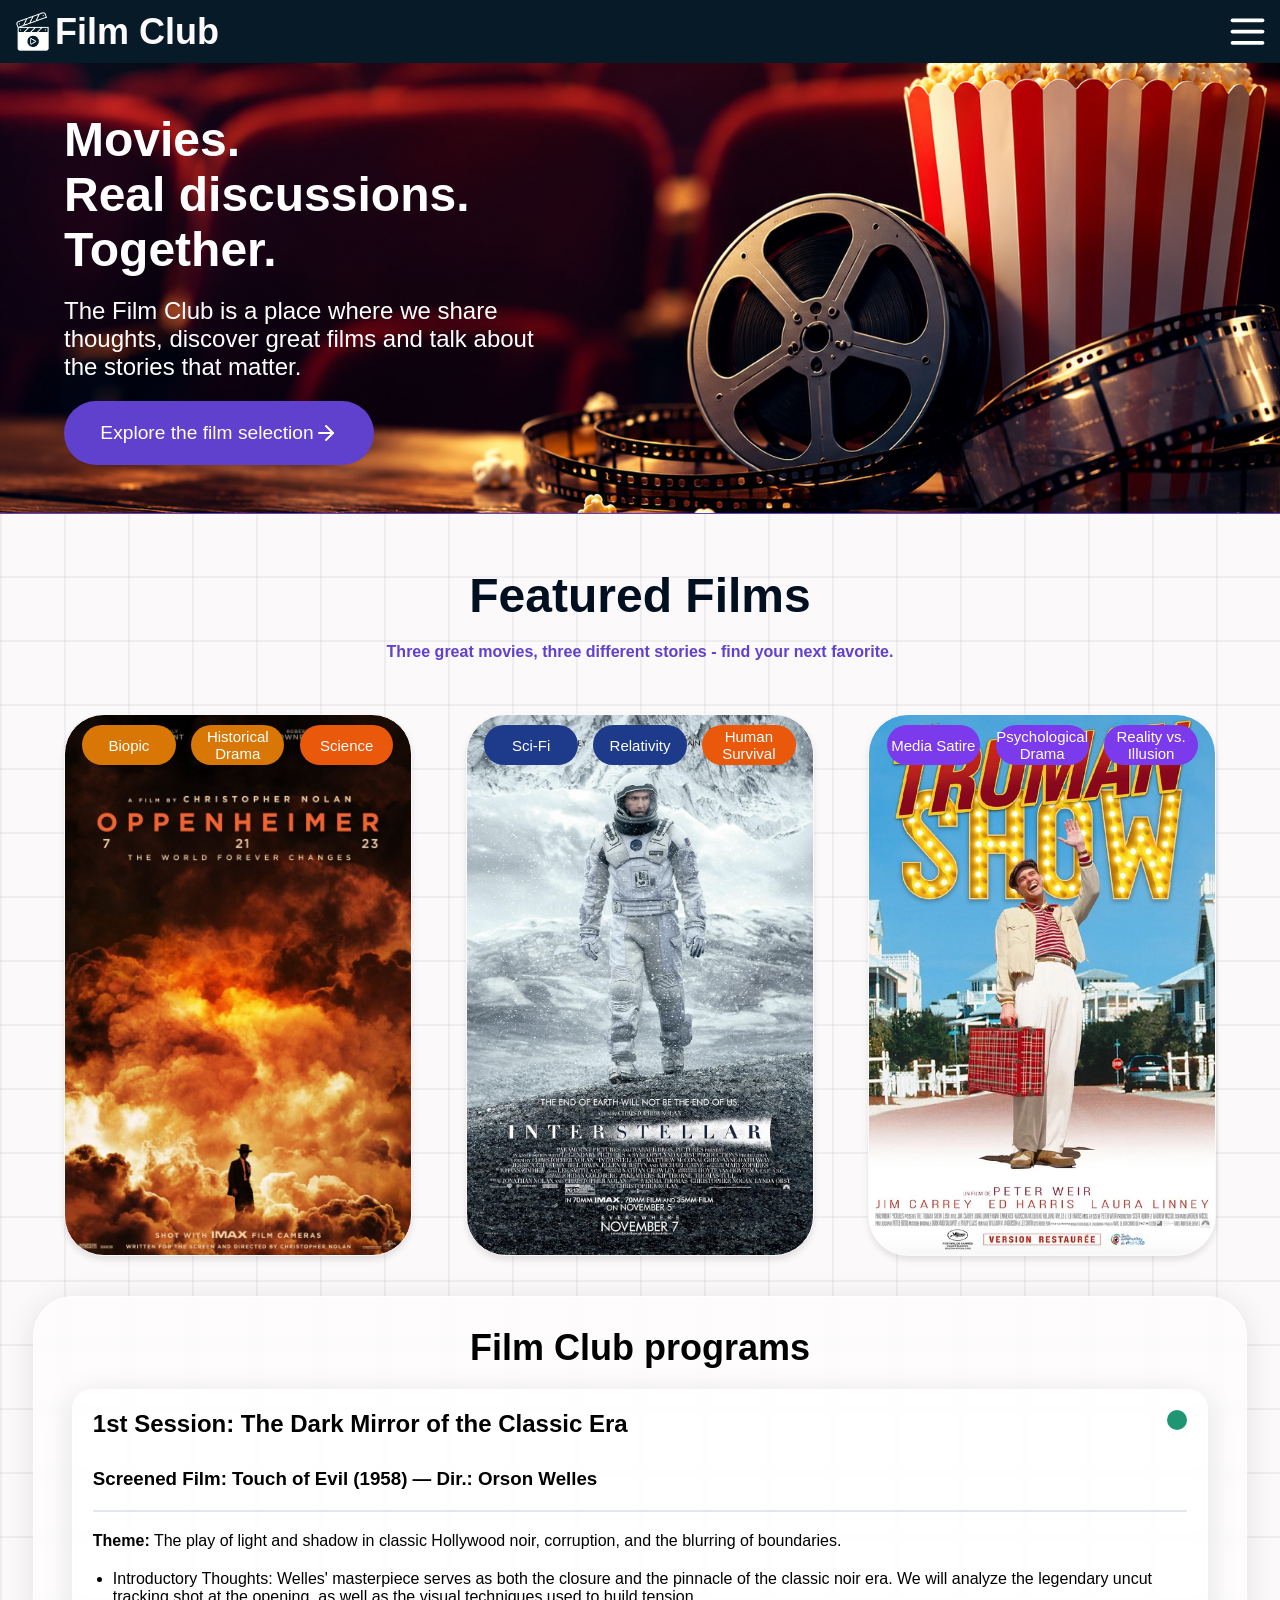
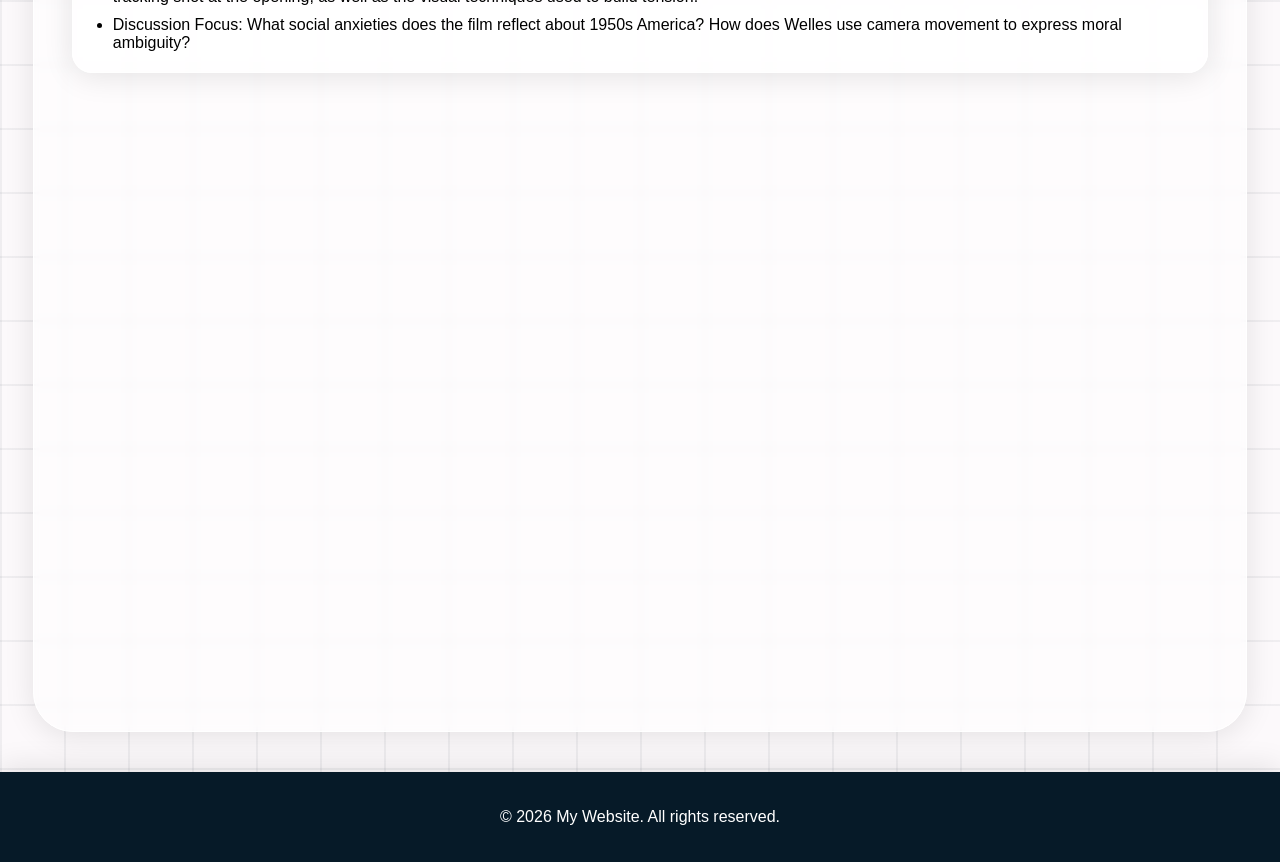
==== index.html @ 0aeb8390 "finsihed testing accessibility, and responsivity on mobiles. Only the workshop left to conquer." ====
<!DOCTYPE html>
<html lang="en">

<head>
    <meta charset="UTF-8">
    <meta name="viewport" content="width=device-width, initial-scale=1.0">
    <link rel="stylesheet" href="src/style.css">
    <link rel="icon" href="src/images/index.png">
    <title>Film Club</title>
</head>

<body>
    <nav id="navbar">
        <div class="nav-title">
            <img src="src/images/logo.png" alt="Logo" class="logo">
            <h1><a href="index.html">Film Club</a></h1>
        </div>
        <div class="menu-container">
            <button id="menu-button">
                <svg width="24" height="24" viewBox="0 0 24 24" fill="none" stroke="currentColor" stroke-width="2"
                    stroke-linecap="round" stroke-linejoin="round">
                    <line x1="4" y1="6" x2="20" y2="6" />
                    <line x1="4" y1="12" x2="20" y2="12" />
                    <line x1="4" y1="18" x2="20" y2="18" />
                </svg>
            </button>
            <ul id="nav-links">
                <li class="current-tab"><a href="index.html">Home</a></li>
                <li><a href="src/comparison.html">Comparison</a></li>
                <li><a href="src/workshop.html">Workshop</a></li>
                <li><a href="src/sources.html">Sources</a></li>
            </ul>
        </div>
    </nav>
    <header>
        <div class="header-content">
            <h2>
                <span>Movies.</span><br>
                <span>Real discussions.</span><br>
                <span>Together.</span><br>
            </h2>
            <p>
                The Film Club is a place where we share <br>
                thoughts, discover great films and talk about<br>
                the stories that matter.
            </p>
            <a href="src/comparison.html" class="cta-button">
                Explore the film selection
                <svg width="24" height="24" viewBox="0 0 24 24" fill="none" stroke="currentColor" stroke-width="2"
                    stroke-linecap="round" stroke-linejoin="round">
                    <line x1="5" y1="12" x2="19" y2="12" />
                    <polyline points="12 5 19 12 12 19" />
                </svg>
            </a>
        </div>
    </header>
    <main>
        <div class="title-wrapper">
            <h1 class="title">Featured Films</h1>
            <p>Three great movies, three different stories
                - find your next favorite.</p>
        </div>
        <div class="cards">
            <article class="card">
                <div class="tags">
                    <span class="tag-Biopic">Biopic</span>
                    <span class="tag-Historical-Drama">Historical Drama</span>
                    <span class="tag-Science">Science</span>
                </div>
                <div class="info">
                    <h2>Oppenheimer</h2>
                    <span>(2023)</span>
                    <p>A tense and visually striking historical drama with a serious,
                        atmospheric tone. It combines powerful performances,
                        complex themes, and Christopher Nolan's distinctive
                        nonlinear storytelling.</p>
                </div>
            </article>
            <article class="card">
                <div class="tags">
                    <span class="tag-Sci-Fi">Sci-Fi</span>
                    <span class="tag-Relativity">Relativity</span>
                    <span class="tag-Human-Survival">Human Survival</span>
                </div>
                <div class="info">
                    <h2>Interstellar</h2>
                    <span>(2014)</span>
                    <p>An emotional and visually spectacular sci-fi film that combines large-scale space exploration
                        with deeply personal themes. Its ambitious visuals, memorable soundtrack, and thought-provoking
                        ideas make it especially engaging.</p>
                </div>
            </article>
            <article class="card">
                <div class="tags">
                    <span class="tag-Media-Satire">Media Satire</span>
                    <span class="tag-Psychological-Drama">Psychological Drama</span>
                    <span class="tag-Reality-v-Illusion">Reality vs. Illusion</span>
                </div>
                <div class="info">
                    <h2>The Truman Show</h2>
                    <span>(1998)</span>
                    <p>A clever and thought-provoking film that balances comedy with darker philosophical themes. Its
                        unique concept, memorable performances, and commentary on media and privacy make it highly
                        discussable.</p>
                </div>
            </article>
        </div>
        <section class="content-wrapper">
            <h2 class="content-title">Film Club programs</h2>
            <article class="program-card">
                <div class="head">
                    <h2>1st Session: The Dark Mirror of the Classic Era</h2>
                    <span></span>
                </div>
                <h3>Screened Film: Touch of Evil (1958) — Dir.: Orson Welles</h3>
                <span class="divider-line"></span>
                <p class="theme"><b>Theme:</b> The play of light and shadow in classic Hollywood noir, corruption, and the blurring of boundaries.</p>
                <ul>
                    <li><p>Introductory Thoughts: Welles' masterpiece serves as both the closure and the pinnacle of the classic noir era. We will analyze the legendary uncut tracking shot at the opening, as well as the visual techniques used to build tension.</p></li>
                    <li><p>Discussion Focus: What social anxieties does the film reflect about 1950s America? How does Welles use camera movement to express moral ambiguity?</p></li>
                </ul>
            </article>
            <article class="program-card">
                <div class="head">
                    <h2>2nd Session: Neon, Solitude, and Modernism</h2>
                    <span></span>
                </div>
                <h3>Screened Film: Chungking Express (1994) — Dir.: Wong Kar-wai</h3>
                <span class="divider-line"></span>
                <p class="theme"><b>Theme:</b> The birth of neo-noir in a Far Eastern metropolis; urban alienation and passing time.</p>
                <ul>
                    <li><p>Introductory Thoughts: Wong Kar-wai translates the classic lone detective motif to the neon-lit streets of Hong Kong. The film blends traditional noir melancholy with a modern visual style and popular music.</p></li>
                    <li><p>Discussion Focus: How does saturated neon light replace traditional noir darkness? Why do everyday objects (expired canned food, flight attendant uniforms) become symbols of seeking connection?</p></li>
                </ul>
            </article>
            <article class="program-card">
                <div class="head">
                    <h2>3rd Session: Subverting the Genre's Tropes</h2>
                    <span></span>
                </div>
                <h3>Screened Film: Memento (2000) — Dir.: Christopher Nolan</h3>
                <span class="divider-line"></span>
                <p class="theme"><b>Theme:</b> Neo-noir and the deconstruction of narrative structure.</p>
                <ul>
                    <li><p>Introductory Thoughts: Nolan revives noir's classic narration-driven storytelling, but makes the bold choice to tell the story in reverse chronological order, unseating the viewer from their usual comfort zone.</p></li>
                    <li><p>Discussion Focus: How reliable is the memory of a noir protagonist? How does the film's structure force the viewer themselves to become the detective?</p></li>
                </ul>
            </article>
        </section>
    </main>

    <footer>
        <p>&copy; 2026 My Website. All rights reserved.</p>
    </footer>
</body>

<script src="src/script.js"></script>

</html>
---- src/style.css ----
* {
    margin: 0;
    padding: 0;
    font-family: 'Gill Sans', 'Gill Sans MT', Calibri, 'Trebuchet MS', sans-serif;
}

:root {
    --navy: rgb(6, 26, 40);
    --light-navy: rgb(9, 38, 59);
    --light-navy-hover: rgb(13, 51, 78);
    --navy-dark: rgb(0, 16, 32);
    --purple: rgb(32, 16, 64);
    --navy-transparent: rgba(6, 26, 40, 0.05);

    --white: rgb(255, 255, 255);
    --off-white: rgb(252, 249, 251);
    --light-gray: rgb(227, 231, 237);

    --purple-accent: rgb(95, 65, 205);
    --purple-accent-hover: rgb(77, 53, 167);
    --blue: rgb(35, 125, 210);
    --orange: rgb(243, 107, 69);
    --green: rgb(30, 150, 115);

    --text: rgb(25, 32, 45);
    --text-light: rgb(255, 255, 255);

    --shadow: rgba(0, 0, 0, 0.1);
    --glass-bg: rgba(255, 255, 255, 0.5);
    --more-glass-bg: rgba(255, 255, 255, 0.01);
}

html,
body {
    height: 100%;
    width: 100%;
    background-color: var(--off-white);
    background-image:
        linear-gradient(to right, var(--navy-transparent) 2px, transparent 1px),
        linear-gradient(to bottom, var(--navy-transparent) 2px, transparent 1px);
    background-size: 64px 64px, 64px 64px;
}

nav,
header,
main,
footer {
    width: 100%;
}

.current-tab {
    background-color: var(--purple-accent);
}

nav {
    background-color: var(--navy);
    height: 7vh;
    display: flex;
    position: fixed;
    flex-direction: row;
    align-items: flex-start;
    transition: height 0.3s ease-in-out;
    z-index: 1000;
}

.nav-title {
    color: var(--white);
    font-size: 1.5em;
    display: flex;
    align-items: center;
    justify-content: center;
    height: 100%;
}

.nav-title h1 {
    font-family: 'Gill Sans', 'Gill Sans MT', Calibri, 'Trebuchet MS', sans-serif;
    font-weight: 700;
}

.nav-title h1 a {
    text-decoration: none;
    color: var(--off-white);
}

.logo {
    height: 5vh;
    width: auto;
    flex-shrink: 0;
    color: var(--white);
    margin-left: 10px;
    margin-bottom: 0;
}

.menu-container {
    display: flex;
    justify-content: left;
    flex-direction: column;
    align-items: flex-start;
    margin-left: auto;
    position: absolute;
    right: 0;
}

nav #menu-button {
    height: 5vh;
    width: 5vh;
    flex-shrink: 0;
    color: var(--white);
    margin-left: auto;
    margin-bottom: 1vh;
    margin-top: 1vh;
    margin-right: 10px;
    background: none;
    border: none;
}

:focus-visible {
    outline: 5px var(--orange) dashed;
}

nav #menu-button svg {
   width: 100%;
   height: 100%;
}

nav svg:hover {
    cursor: pointer;
}

nav svg line {
    transition: transform 0.3s ease, opacity 0.3s ease;
}

nav svg line:nth-child(1) {
    transform-origin: center;
}

nav svg line:nth-child(3) {
    transform-origin: center;
}

nav .open line:nth-child(1) {
    transform: rotate(45deg) translateY(25%);
}

nav .open line:nth-child(2) {
    opacity: 0;
}

nav .open line:nth-child(3) {
    transform: rotate(-45deg) translateY(-25%);
}

nav ul {
    display: flex;
    position: relative;
    flex-direction: column;
    align-items: center;
    list-style-type: none;
    width: 25vw;
    transition: transform 0.3s ease-in-out;
    border-radius: 0 0 0 8px;
    transform: translateX(100%);
    padding: 25px;
    padding-top: 15px;
    background-color: var(--navy);
}

.active {
    transform: translateX(0);
}

nav ul li {
    display: flex;
    align-items: center;
    width: 100%;
    text-align: center;
    padding: 20px;
    background-color: var(--light-navy);
    border-radius: 5px;
    padding: 5px 0;
    transition: all 0.3s ease-in-out;
}

nav ul li:hover {
    background-color: var(--light-navy-hover);
    transform: scale(0.98);
    cursor: pointer;
}

nav ul li:nth-child(1) {
    animation-delay: 0.1s;
}

nav ul li:nth-child(2) {
    animation-delay: 0.2s;
}

nav ul li:nth-child(3) {
    animation-delay: 0.3s;
}

nav ul li:nth-child(4) {
    animation-delay: 0.4s;
}

.active li {
    margin: 5px 0;
    animation: fadeInRight 0.5s ease-in-out backwards;
}

@keyframes fadeInRight {
    from {
        opacity: 0;
        transform: translateX(50px);
    }

    to {
        opacity: 1;
        transform: translateX(0);
    }
}

nav ul li a {
    color: var(--white);
    text-decoration: none;
    font-size: 1.2em;
    width: 100%;
    padding: 10px 0;
}

nav ul li:nth-child(2) {
    margin-top: 5px;
    margin-bottom: 5px;
}

header {
    padding-top: 7vh;
    background-color: var(--navy);
    height: 50%;
    background-image: url('images/header.png');
    background-position: center;
    background-size: cover;
    border-bottom: 1px solid var(--purple-accent);
}

.header-content {
    display: flex;
    flex-direction: column;
    justify-content: center;
    align-items: left;
    height: 100%;
    width: 100%;
}

.header-content h2 {
    color: var(--white);
    font-size: 3em;
    margin-left: 5%;
    margin-bottom: 20px;
    transition: all 0.3s ease-in-out;
}

.header-content h2 span {
    position: relative;
    display: inline-block;
    transition: color 0.3s ease-in-out;
    background: linear-gradient(
            90deg,
            var(--purple-accent) 0%,
            var(--purple-accent) 40%,
            var(--purple-accent) 49%,
            var(--white) 50%,
            var(--white) 100%);
    background-size: 220% auto;
    background-position: 100% 0;
    -webkit-background-clip: text;
    background-clip: text;
    color: transparent;
    transition: background-position 0.5s ease-in-out
}

.header-content h2 span::after {
    content: '';
    position: absolute;
    left: 0;
    bottom: -2px;
    width: 100%;
    height: 3px;
    background-color: var(--purple-accent);
    transform: scaleX(0);
    transform-origin: bottom right;
    transition: transform 0.3s ease-in-out;
}

.header-content h2:hover span::after {
    transform: scaleX(1);
    transform-origin: bottom left;
}

.header-content h2:hover span {
    animation: textWave 0.3s linear;
    background-position: 0% 0;
}

.header-content h2:hover span:nth-of-type(1)::after {
    transition-delay: 0s;
}

.header-content h2:hover span:nth-of-type(2)::after {
    transition-delay: 0.25s;
}

.header-content h2:hover span:nth-of-type(3)::after {
    transition-delay: 0.5s;
}

.header-content h2:hover span:nth-of-type(1) {
    transition-delay: 0s;
}

.header-content h2:hover span:nth-of-type(2) {
    transition-delay: 0.25s;
}

.header-content h2:hover span:nth-of-type(3) {
    transition-delay: 0.5s;
}

.header-content p {
    color: var(--white);
    font-size: 1.5em;
    margin-left: 5%;
    margin-right: 5%;
    margin-bottom: 20px;
}

.header-content a {
    display: flex;
    align-items: center;
    justify-content: center;
    color: var(--white);
    text-decoration: none;
    font-size: 1.2em;
    margin-left: 5%;
    margin-right: 5%;
    background-color: var(--purple-accent);
    width: 250px;
    text-align: center;
    padding: 20px 30px;
    border-radius: 80px;
    transition: all 0.3s ease-in-out;
}

.header-content a:hover {
    background-color: var(--purple-accent-hover);
    scale: 0.98;
}


.header-content a svg {
    transition: all 0.3s ease-in-out;
}

.header-content a:hover svg {
    margin-left: 20px;
}

main {
    height: auto;
    width: 100%;
    max-width: 1500px;
    margin-left: auto;
    margin-right: auto;
    display: flex;
    justify-content: center;
    align-items: center;
    flex-direction: column;
    min-height: 90vh;
}

.title-wrapper {
    display: flex;
    justify-content: center;
    align-items: center;
    flex-direction: column;
    height: 200px;
    width: 100%;
}

.title {
    font-size: 2em;
    color: var(--navy-dark);
    margin-bottom: 20px;
    font-weight: bold;
    font-size: 3em;
}

.title-wrapper p {
    color: var(--purple-accent);
    font-weight: 600;
    text-align: center;
}

.cards {
    display: flex;
    justify-content: space-between;
    align-items: center;
    flex-wrap: wrap;
    width: 90%;
    min-width: 390px;
    margin-bottom: 40px;
}

.card {
    background-color: var(--off-white);
    width: 30%;
    height: 60vh;
    display: flex;
    justify-content: center;
    align-items: center;
    flex-direction: column;
    color: var(--white);
    font-size: 1.5em;
    border-radius: 40px;
    border: 1px solid var(--off-white);
    box-shadow: 0px 4px 6px var(--shadow);
    transition: all 0.3s ease-in-out;
    overflow: hidden;
    text-align: center;
    background-size: cover;
    background-position: center;
    opacity: 0;
}

.is-visible {
    animation: fadeIn 0.5s ease-in-out backwards;
    opacity: 1;
}

.card:nth-child(1) {
    animation-delay: 0.1s;
    background-image: url('images/card1.jpg');
}

.card:nth-child(2) {
    animation-delay: 0.3s;
    background-image: url('images/card2.jpg');
}

.card:nth-child(3) {
    animation-delay: 0.5s;
    background-image: url('images/card3.webp');
}

.card:hover {
    cursor: pointer;
    transform: scale(1.03);
    box-shadow: 0px 8px 12px var(--shadow);
    border: 1px solid var(--off-white);
}

.card .tags {
    width: 90%;
    height: 40px;
    display: flex;
    align-items: center;
    justify-content: space-between;
    flex-direction: row;
    margin-top: 10px;
}

.tags span {
    width: 30%;
    height: 100%;
    font-size: 15px;
    border-radius: 20px;
    display: flex;
    align-items: center;
    justify-content: center;
}

.tag-Biopic, .tag-Historical-Drama {
    background-color: #D97706;
}

.tag-Science, .tag-Human-Survival {
    background-color: #EA580C;
}

.tag-Sci-Fi, .tag-Relativity {
    background-color: #1E3A8A;
}

.tag-Media-Satire, .tag-Psychological-Drama, .tag-Reality-v-Illusion {
    background-color: #7C3AED;
}

.card .info {
    background-color: var(--white);
    margin-top: auto;
    height: 45%;
    width: 100%;
    transition: transform 0.5s ease-in-out;
    transform: translateY(101%);
    border: 1px solid var(--off-white);
    backdrop-filter: blur(5px);
    background: var(--glass-bg);
    box-shadow: 0 4px 30px var(--shadow);
}

.card:hover .info {
    transform: translateY(1%);
}

.card .info h2 {
    color: var(--navy);
    font-size: 1.5em;
    margin-top: 20px;
}

.card .info span {
    color: var(--purple-accent);
    font-size: 0.75em;
    margin-top: 10px;
}

.card .info p {
    color: var(--navy-dark);
    font-size: 0.9em;
    padding: 20px;
    border-top: 2px solid var(--white);
    margin-right: 5px;
    margin-left: 5px;
    margin-top: 15px;
}

@keyframes fadeIn {
    from {
        opacity: 0;
        transform: translateY(20px);
    }

    to {
        opacity: 1;
        transform: translateY(0);
    }
}

.content-wrapper {
    display: flex;
    justify-content: center;
    align-items: center;
    flex-direction: column;
    margin-bottom: 40px;
    width: 90%;
    height: auto;
    border: 1px solid var(--white);
    backdrop-filter: blur(5px);
    background: var(--glass-bg);
    box-shadow: 0 4px 30px var(--shadow);
    border-radius: 40px;
    transition: all 0.3s ease-in-out;
    padding: 30px;
}

.content-wrapper article:hover {
    transform: translateY(-10px);
    box-shadow: 0px 8px 12px var(--shadow);
}

.content-wrapper h2 {
    margin-bottom: 20px;
    font-size: 24px;
}

.content-wrapper .content-title {
    font-size: 36px;
}

.content-wrapper article {
    width: 95%;
    padding: 20px;
    border: 1px solid var(--white);
    backdrop-filter: blur(5px);
    background: var(--glass-bg);
    box-shadow: 0 4px 30px var(--shadow);
    border-radius: 20px;
    margin-bottom: 20px;
    display: flex;
    align-items: flex-start;
    justify-content: center;
    flex-direction: column;
    transition: all 0.3s ease-in-out;
    margin-left: 2.5%;
    margin-right: 2.5%;
    opacity: 0;
}

.content-wrapper .is-visible {
    opacity: 1;
}

.content-wrapper .head {
    display: flex;
    align-items: center;
    justify-content: flex-start;
    margin-bottom: 10px;
    width: 100%;
}

.content-wrapper .head span {
    padding: 10px;
    background-color: var(--green);
    border-radius: 50%;
    margin-left: auto;
    margin-bottom: auto;
}

.content-wrapper .divider-line {
    width: 100%;
    height: 2px;
    background-color: var(--light-gray);
    margin-top: 20px;
    margin-bottom: 20px;
}

.content-wrapper .theme {
    margin-bottom: 20px;
}

.content-wrapper ul {
    margin-left: 20px;
}

.content-wrapper ul li:nth-child(1) {
    margin-bottom: 10px;
}

footer {
    background-color: var(--navy);
    color: var(--white);
    height: 10%;
    display: flex;
    justify-content: center;
    align-items: center;
    box-shadow: 0 -5px 30px var(--shadow);
}

.img-wrapper {
    overflow: hidden;
    width: 125px;
    height: 200px;
    border-radius: 15px;
    transition: all 0.3s ease-in-out;
    cursor: pointer;
}

.img-wrapper:hover {
    transform: scale(1.05);
}

.img-wrapper img {
    height: 200px;
    width: auto;
}

@media (max-width: 1200px) {
    .card {
        min-width: 350px;
        margin-bottom: 40px;
        margin-left: auto;
        margin-right: auto;
        animation-delay: 0.1s;
        height: 50vh;
    }

    .card .info {
        height: 60%;
        transform: translateY(1%);
    }
}

@media (max-width: 800px) {
    .card {
        min-width: 350px;
        margin-bottom: 40px;
        margin-left: auto;
        margin-right: auto;
        animation-delay: 0.1s;
        height: 70vh;
    }

    .card div {
        height: 65%;
    }

    .card:hover div {
        transform: translateY(1%);
    }

    .header-content h1 {
        font-size: 2.5em;
    }

    .header-content p {
        font-size: 1.25em;
    }

    .header-content a {
        margin-left: auto;
        margin-right: auto;
    }

    nav ul {
        width: 100vw;
        padding: 0;
        padding-top: 15px;
        padding-bottom: 15px;
        border-radius: 0;
        transform: translateY(-150%) translateX(0);
        z-index: 0;
    }

    nav ul li {
        opacity: 0;
    }

    nav svg {
        z-index: 100;
    }

    nav .nav-title {
        z-index: 100;
    }

    nav ul li {
        width: 75vw;
    }

    .active {
        transform: translateY(0);
        opacity: 1;
    }

    .active li {
        opacity: 1;
    }

    .title-wrapper p {
        width: 90%;
    }

    .content-wrapper {
        border-radius: 0;
        width: 100%;
        border-left: none;
        border-right: none;
        padding: 0;
    }

    .content-wrapper article {
        width: 85%;
    }

    .content-title {
        margin-top: 25px;
    }
}

@media (max-width: 400px) {
    .cards {
        min-width: 0;
        width: 90vw;
    }

    .card {
        min-width: 0;
        width: 90%;
        max-height: 500px;
        font-size: 20px;
    }

    .title {
        text-align: center;
    }

    .nav-title {
        font-size: 20px;
    }
}
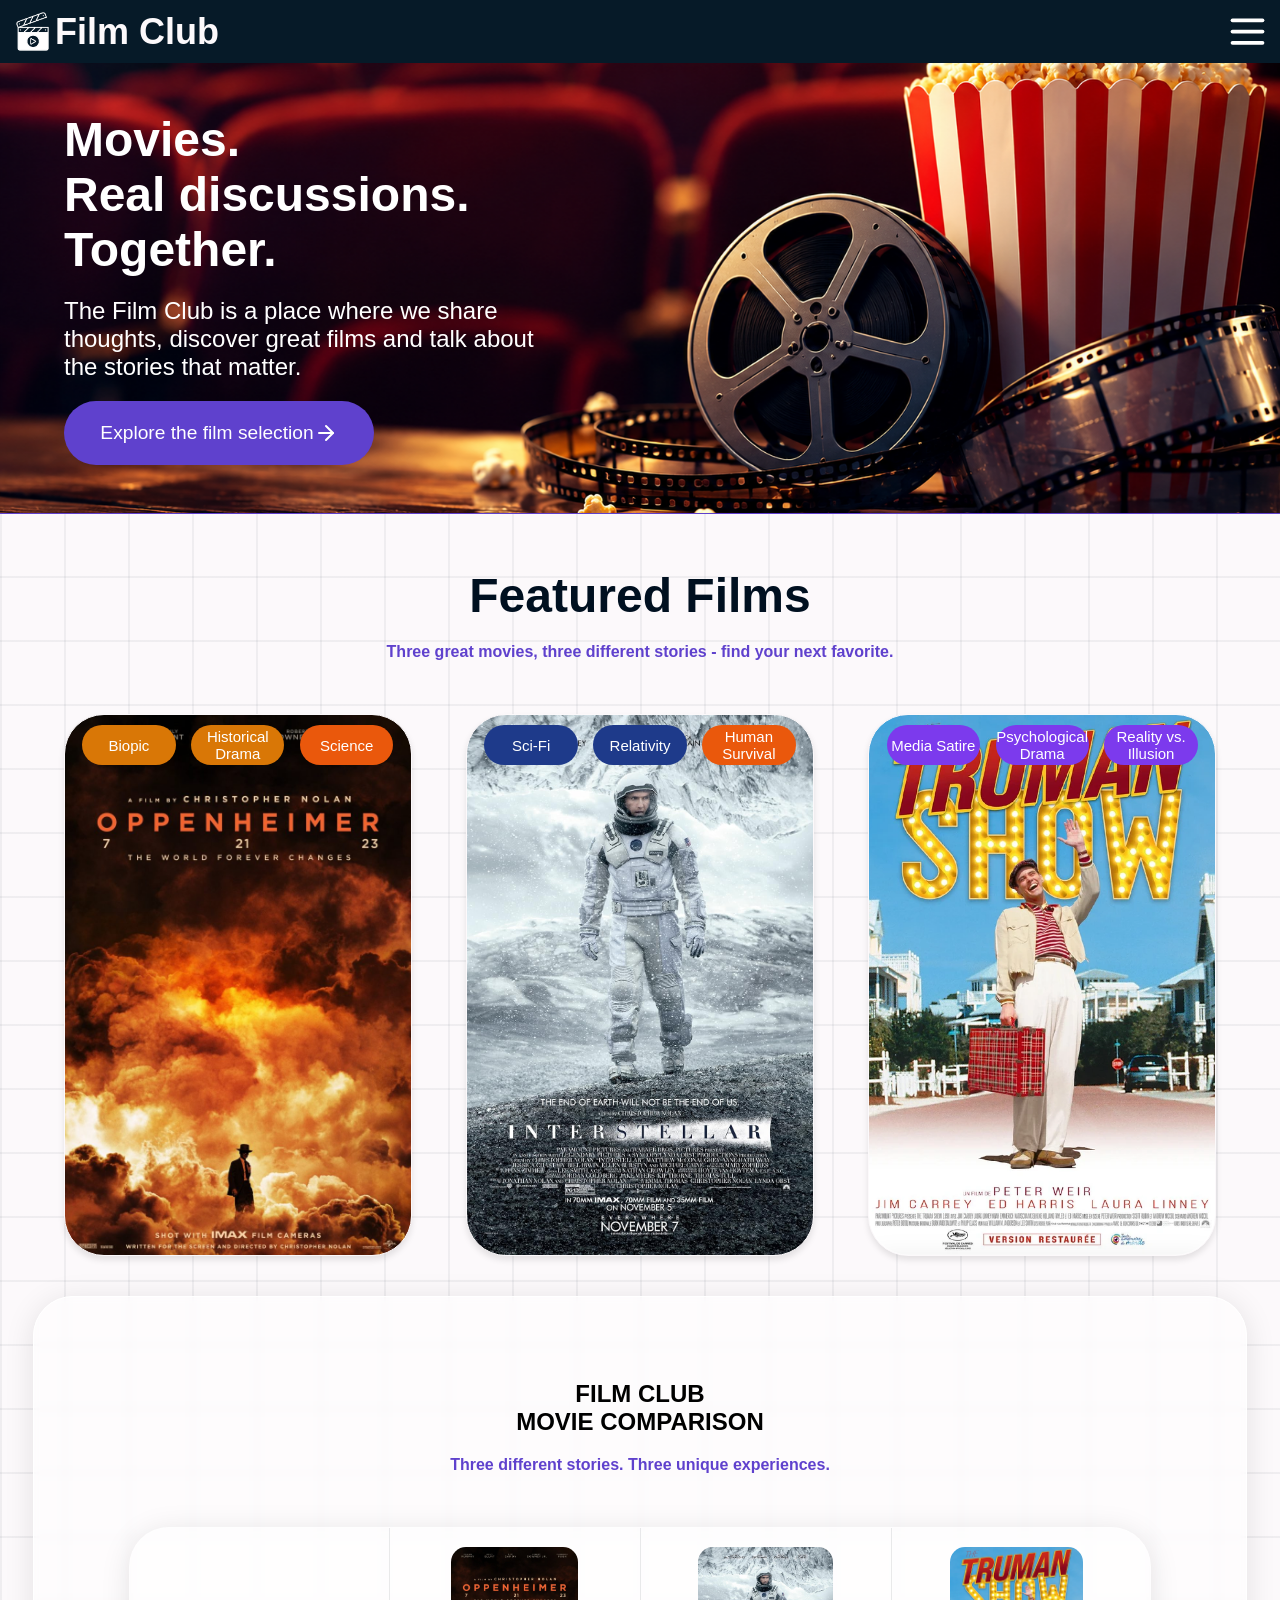
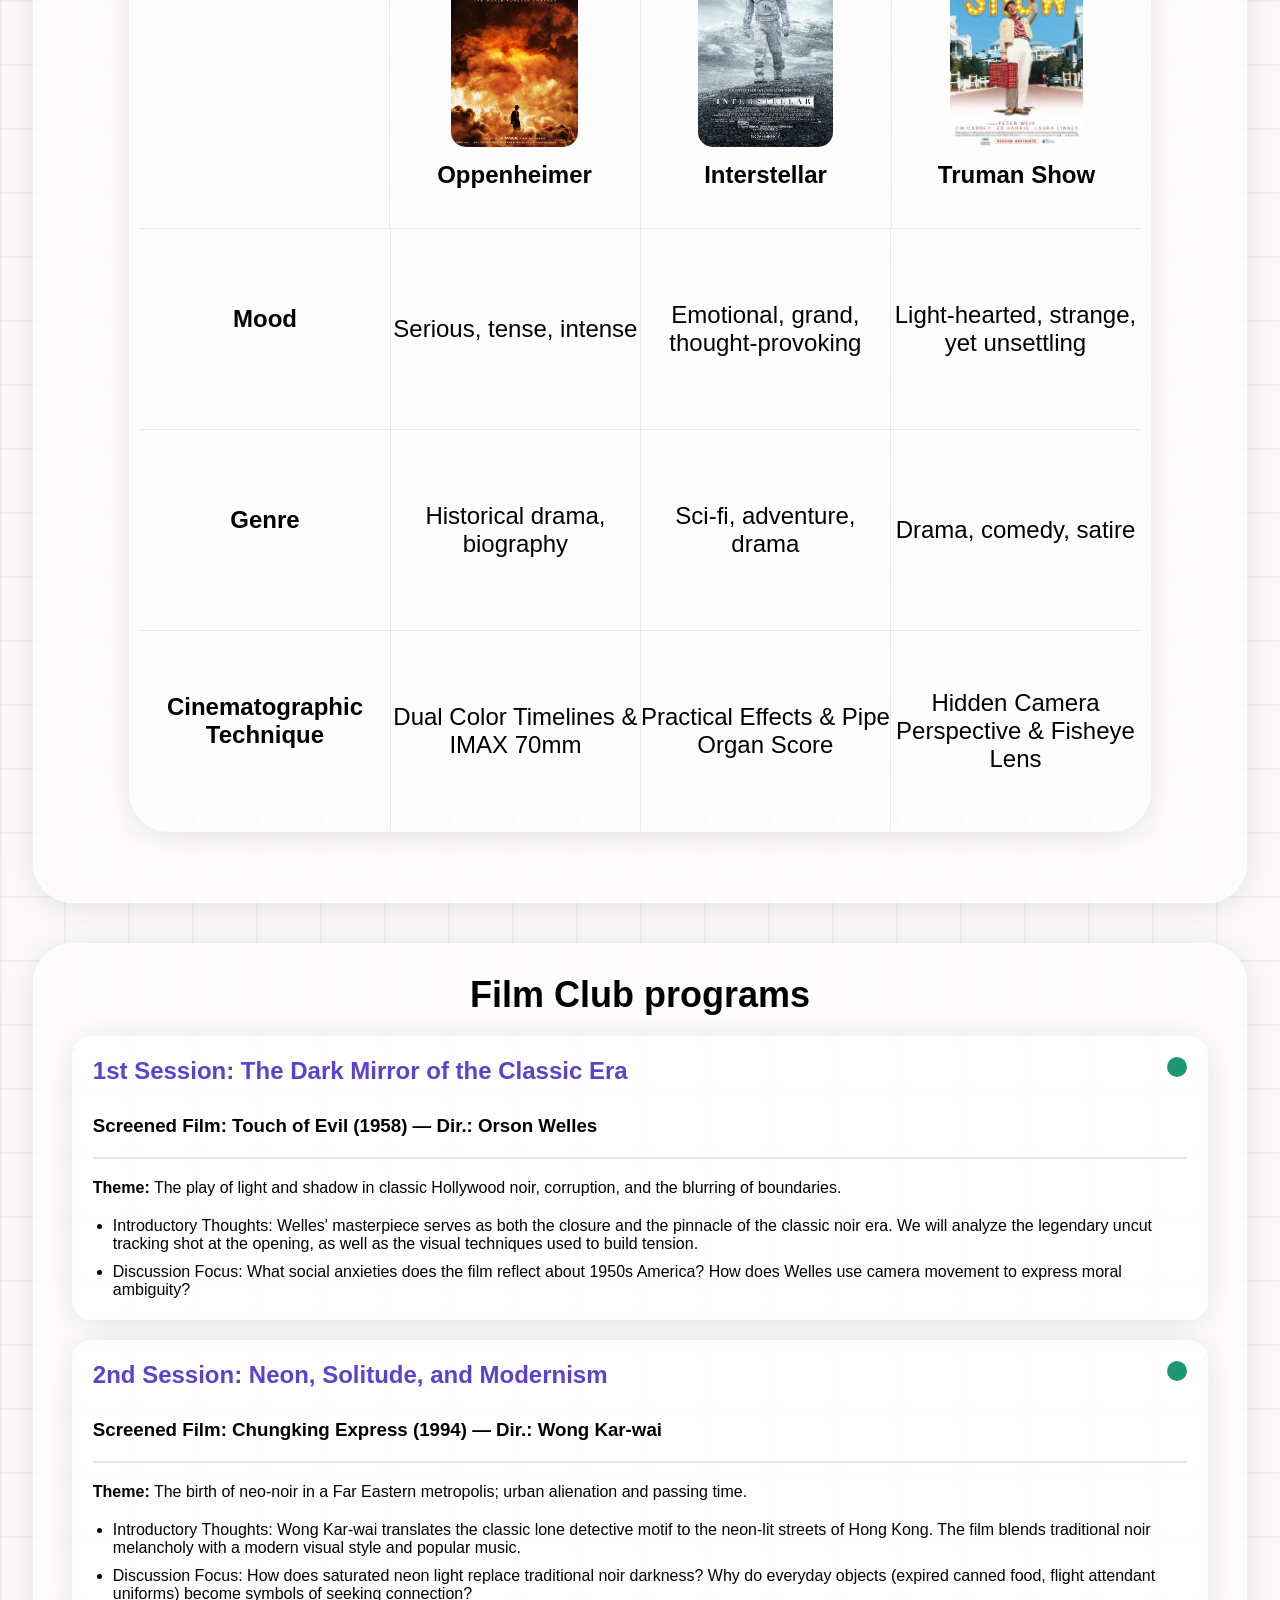
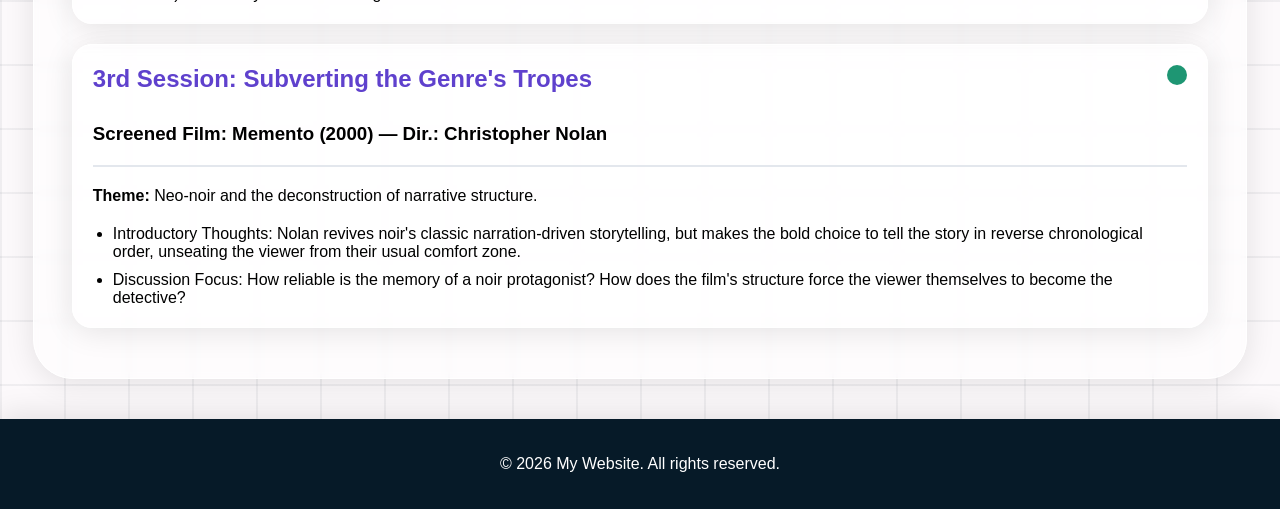
==== commit 29648e97: "introduced new sorting system, and moved the table from comparison.html to index.html. The new sorti" ====
--- a/index.html
+++ b/index.html
@@ -4,8 +4,10 @@
 <head>
     <meta charset="UTF-8">
     <meta name="viewport" content="width=device-width, initial-scale=1.0">
+    <link rel="stylesheet" href="src/tablestyle.css">
     <link rel="stylesheet" href="src/style.css">
     <link rel="icon" href="src/images/index.png">
+    <script src="src/script.js" defer></script>
     <title>Film Club</title>
 </head>
 
@@ -26,7 +28,7 @@
             </button>
             <ul id="nav-links">
                 <li class="current-tab"><a href="index.html">Home</a></li>
-                <li><a href="src/comparison.html">Comparison</a></li>
+                <li><a href="src/selection.html">Selection</a></li>
                 <li><a href="src/workshop.html">Workshop</a></li>
                 <li><a href="src/sources.html">Sources</a></li>
             </ul>
@@ -105,6 +107,68 @@
                 </div>
             </article>
         </div>
+
+        <section class="content-wrapper">
+            <div class="title-wrapper">
+                <h1>FILM CLUB</h1>
+                <h2>MOVIE COMPARISON</h2>
+                <p>Three different stories. Three unique experiences.</p>
+            </div>
+            <div class="table-wrapper">
+                <table>
+                    <thead>
+                        <tr>
+                            <td></td>
+                            <td>
+                                <a class="img-wrapper" href="src/images/card1.jpg">
+                                    <img src="src/images/card1.jpg" alt="Oppenheimer Moviecover">
+                                </a>
+                                <h2>Oppenheimer</h2>
+                            </td>
+                            <td>
+                                <a class="img-wrapper" href="src/images/card2.jpg">
+                                    <img src="src/images/card2.jpg" alt="Interstellar Moviecover">
+                                </a>
+                                <h2>Interstellar</h2>
+                            </td>
+                            <td>
+                                <a class="img-wrapper" href="src/images/card3.webp">
+                                    <img src="src/images/card3.webp" alt="Truman Show Moviecover">
+                                </a>
+                                <h2>Truman Show</h2>
+                            </td>
+                        </tr>
+                    </thead>
+                    <tbody>
+                        <tr>
+                            <td>
+                                <h2>Mood</h2>
+                            </td>
+                            <td>Serious, tense, intense</td>
+                            <td>Emotional, grand, thought-provoking</td>
+                            <td>Light-hearted, strange, yet unsettling</td>
+                        </tr>
+                        <tr>
+                            <td>
+                                <h2>Genre</h2>
+                            </td>
+                            <td>Historical drama, biography</td>
+                            <td>Sci-fi, adventure, drama</td>
+                            <td>Drama, comedy, satire</td>
+                        </tr>
+                        <tr>
+                            <td>
+                                <h2>Cinematographic Technique</h2>
+                            </td>
+                            <td>Dual Color Timelines & IMAX 70mm</td>
+                            <td>Practical Effects & Pipe Organ Score</td>
+                            <td>Hidden Camera Perspective & Fisheye Lens</td>
+                        </tr>
+                    </tbody>
+                </table>
+            </div>
+        </section>
+
         <section class="content-wrapper">
             <h2 class="content-title">Film Club programs</h2>
             <article class="program-card">
@@ -114,10 +178,18 @@
                 </div>
                 <h3>Screened Film: Touch of Evil (1958) — Dir.: Orson Welles</h3>
                 <span class="divider-line"></span>
-                <p class="theme"><b>Theme:</b> The play of light and shadow in classic Hollywood noir, corruption, and the blurring of boundaries.</p>
+                <p class="theme"><b>Theme:</b> The play of light and shadow in classic Hollywood noir, corruption, and
+                    the blurring of boundaries.</p>
                 <ul>
-                    <li><p>Introductory Thoughts: Welles' masterpiece serves as both the closure and the pinnacle of the classic noir era. We will analyze the legendary uncut tracking shot at the opening, as well as the visual techniques used to build tension.</p></li>
-                    <li><p>Discussion Focus: What social anxieties does the film reflect about 1950s America? How does Welles use camera movement to express moral ambiguity?</p></li>
+                    <li>
+                        <p>Introductory Thoughts: Welles' masterpiece serves as both the closure and the pinnacle of the
+                            classic noir era. We will analyze the legendary uncut tracking shot at the opening, as well
+                            as the visual techniques used to build tension.</p>
+                    </li>
+                    <li>
+                        <p>Discussion Focus: What social anxieties does the film reflect about 1950s America? How does
+                            Welles use camera movement to express moral ambiguity?</p>
+                    </li>
                 </ul>
             </article>
             <article class="program-card">
@@ -127,10 +199,19 @@
                 </div>
                 <h3>Screened Film: Chungking Express (1994) — Dir.: Wong Kar-wai</h3>
                 <span class="divider-line"></span>
-                <p class="theme"><b>Theme:</b> The birth of neo-noir in a Far Eastern metropolis; urban alienation and passing time.</p>
+                <p class="theme"><b>Theme:</b> The birth of neo-noir in a Far Eastern metropolis; urban alienation and
+                    passing time.</p>
                 <ul>
-                    <li><p>Introductory Thoughts: Wong Kar-wai translates the classic lone detective motif to the neon-lit streets of Hong Kong. The film blends traditional noir melancholy with a modern visual style and popular music.</p></li>
-                    <li><p>Discussion Focus: How does saturated neon light replace traditional noir darkness? Why do everyday objects (expired canned food, flight attendant uniforms) become symbols of seeking connection?</p></li>
+                    <li>
+                        <p>Introductory Thoughts: Wong Kar-wai translates the classic lone detective motif to the
+                            neon-lit streets of Hong Kong. The film blends traditional noir melancholy with a modern
+                            visual style and popular music.</p>
+                    </li>
+                    <li>
+                        <p>Discussion Focus: How does saturated neon light replace traditional noir darkness? Why do
+                            everyday objects (expired canned food, flight attendant uniforms) become symbols of seeking
+                            connection?</p>
+                    </li>
                 </ul>
             </article>
             <article class="program-card">
@@ -142,8 +223,15 @@
                 <span class="divider-line"></span>
                 <p class="theme"><b>Theme:</b> Neo-noir and the deconstruction of narrative structure.</p>
                 <ul>
-                    <li><p>Introductory Thoughts: Nolan revives noir's classic narration-driven storytelling, but makes the bold choice to tell the story in reverse chronological order, unseating the viewer from their usual comfort zone.</p></li>
-                    <li><p>Discussion Focus: How reliable is the memory of a noir protagonist? How does the film's structure force the viewer themselves to become the detective?</p></li>
+                    <li>
+                        <p>Introductory Thoughts: Nolan revives noir's classic narration-driven storytelling, but makes
+                            the bold choice to tell the story in reverse chronological order, unseating the viewer from
+                            their usual comfort zone.</p>
+                    </li>
+                    <li>
+                        <p>Discussion Focus: How reliable is the memory of a noir protagonist? How does the film's
+                            structure force the viewer themselves to become the detective?</p>
+                    </li>
                 </ul>
             </article>
         </section>
@@ -154,6 +242,4 @@
     </footer>
 </body>
 
-<script src="src/script.js"></script>
-
 </html>
--- a/src/tablestyle.css
+++ b/src/tablestyle.css
@@ -0,0 +1,142 @@
+table {
+    display: flex;
+    justify-content: center;
+    align-items: center;
+    flex-direction: column;
+    border-radius: 20px;
+    border-collapse: collapse;
+    overflow: hidden;
+    width: 1000px;
+    height: auto;
+}
+
+.table-wrapper {
+    margin-bottom: 100px;
+}
+
+.main {
+    padding-top: 7vh;
+}
+
+table:has(thead td:nth-child(2) .img-wrapper:hover) tbody tr td:nth-child(2) {
+    color: rgb(90, 55, 190);
+}
+
+table:has(thead td:nth-child(3) .img-wrapper:hover) tbody tr td:nth-child(3) {
+    color: rgb(90, 55, 190);
+}
+
+table:has(thead td:nth-child(4) .img-wrapper:hover) tbody tr td:nth-child(4) {
+    color: rgb(90, 55, 190);
+}
+
+table td {
+    border: 1px solid rgba(167, 170, 175, 0.25);
+    width: 250px;
+    height: 200px;
+    text-align: center;
+    transition: all 0.3s ease-in-out;
+}
+
+thead tr {
+    display: flex;
+}
+
+thead td {
+    border-bottom: none;
+    border-top: none;
+    padding: 0;
+    display: flex;
+    overflow: hidden;
+    justify-content: center;
+    align-items: center;
+    flex-direction: column;
+    height: 300px;
+}
+
+thead h2 {
+    font-size: 20px;
+    margin-top: 10px;
+}
+
+thead td:nth-child(1) {
+    border-left: none;
+    border-right: none;
+}
+
+thead td:nth-child(3) {
+    border-left: none;
+}
+
+thead td:nth-child(4) {
+    border-right: none;
+    border-left: none;
+}
+
+tbody td {
+    font-size: 24px;
+    height: 200px;
+}
+
+tbody tr:nth-child(3) td {
+    border-bottom: none;
+}
+
+tbody tr:nth-child(1) td:nth-child(1) {
+    border-left: none;
+}
+
+tbody tr:nth-child(1) td:nth-child(4) {
+    border-right: none;
+}
+
+tbody tr:nth-child(2) td:nth-child(1) {
+    border-left: none;
+}
+
+tbody tr:nth-child(2) td:nth-child(4) {
+    border-right: none;
+}
+
+tbody tr:nth-child(3) td:nth-child(1) {
+    border-left: none;
+}
+
+tbody tr:nth-child(3) td:nth-child(4) {
+    border-right: none;
+}
+
+
+tbody h2 {
+    font-size: 24px;
+    padding: 20px;
+}
+
+.table-wrapper {
+    width: auto;
+    margin-bottom: 40px;
+    padding: 0 10px;
+    overflow-x: auto;
+    backdrop-filter: blur(5px);
+    background: rgba(255, 255, 255, 0.01);
+    box-shadow: 0 4px 30px rgba(0, 0, 0, 0.1);
+    border-radius: 40px;
+    border: 1px solid rgba(255, 255, 255, 0.3);
+}
+
+@media (max-width: 1200px) {
+    .table-wrapper {
+        width: 95%;
+    }
+
+    .title-wrapper {
+        width: 85%;
+        height: 30vh;
+    }
+}
+
+@media (max-width: 400px) {
+    .title-wrapper {
+        font-size: 20px;
+    }
+}
--- a/src/style.css
+++ b/src/style.css
@@ -119,8 +119,8 @@
 }
 
 nav #menu-button svg {
-   width: 100%;
-   height: 100%;
+    width: 100%;
+    height: 100%;
 }
 
 nav svg:hover {
@@ -265,8 +265,7 @@
     position: relative;
     display: inline-block;
     transition: color 0.3s ease-in-out;
-    background: linear-gradient(
-            90deg,
+    background: linear-gradient(90deg,
             var(--purple-accent) 0%,
             var(--purple-accent) 40%,
             var(--purple-accent) 49%,
@@ -460,7 +459,7 @@
     border: 1px solid var(--off-white);
 }
 
-.card .tags {
+.tags {
     width: 90%;
     height: 40px;
     display: flex;
@@ -468,6 +467,7 @@
     justify-content: space-between;
     flex-direction: row;
     margin-top: 10px;
+    text-align: center;
 }
 
 .tags span {
@@ -480,19 +480,24 @@
     justify-content: center;
 }
 
-.tag-Biopic, .tag-Historical-Drama {
+.tag-Biopic,
+.tag-Historical-Drama {
     background-color: #D97706;
 }
 
-.tag-Science, .tag-Human-Survival {
+.tag-Science,
+.tag-Human-Survival {
     background-color: #EA580C;
 }
 
-.tag-Sci-Fi, .tag-Relativity {
+.tag-Sci-Fi,
+.tag-Relativity {
     background-color: #1E3A8A;
 }
 
-.tag-Media-Satire, .tag-Psychological-Drama, .tag-Reality-v-Illusion {
+.tag-Media-Satire,
+.tag-Psychological-Drama,
+.tag-Reality-v-Illusion {
     background-color: #7C3AED;
 }
 
@@ -607,6 +612,7 @@
     justify-content: flex-start;
     margin-bottom: 10px;
     width: 100%;
+    color: var(--purple-accent);
 }
 
 .content-wrapper .head span {
@@ -648,12 +654,11 @@
 }
 
 .img-wrapper {
-    overflow: hidden;
-    width: 125px;
-    height: 200px;
-    border-radius: 15px;
+    width: auto;
+    height: auto;
     transition: all 0.3s ease-in-out;
     cursor: pointer;
+    padding: 0;
 }
 
 .img-wrapper:hover {
@@ -663,6 +668,189 @@
 .img-wrapper img {
     height: 200px;
     width: auto;
+    margin: 0;
+    padding: 0;
+    border-radius: 15px;
+}
+
+.content-wrapper .selection-title {
+    font-size: 40px;
+}
+
+.opt-bar {
+    width: 100%;
+    height: auto;
+    backdrop-filter: blur(5px);
+    background: rgba(255, 255, 255, 0.01);
+    box-shadow: 0 4px 30px rgba(0, 0, 0, 0.1);
+    border-radius: 20px;
+    border: 1px solid rgba(255, 255, 255, 0.3);
+    margin-bottom: 25px;
+    padding: 20px 0;
+    display: flex;
+    flex-direction: column;
+    align-items: center;
+    justify-content: space-between;
+}
+
+.opt-bar h2 {
+    text-align: left;
+    width: 95%;
+}
+
+.sort-btn {
+    padding: 10px 30px;
+    border: 0;
+    border-radius: 20px;
+    position: absolute;
+    right: 2.5%;
+    font-size: 20px;
+    font-weight: 700;
+    background-color: var(--purple-accent);
+    color: var(--text-light);
+    transition: all 0.3s ease-in-out;
+}
+
+.sort-btn:hover {
+    background-color: var(--purple-accent-hover);
+    scale: 0.98;
+}
+
+.sort-tags {
+    display: flex;
+    align-items: flex-start;
+    justify-content: center;
+    flex-direction: column;
+    width: 95%;
+}
+
+.sort-tags label {
+    margin-left: 15px;
+    padding: 5px 20px;
+    border-radius: 20px;
+}
+
+.sort-opt {
+    display: flex;
+    align-items: center;
+    justify-content: center;
+}
+
+input[type=checkbox] {
+    appearance: none;
+    -webkit-appearance: none;
+
+    height: 1.5vh;
+    width: 1.5vh;
+
+    border-radius: 5px;
+    background-color: var(--glass-bg);
+    border: 1px solid black;
+    display: flex;
+    overflow: hidden;
+}
+
+input[type=checkbox]:checked {
+    scale: 1.05;
+    border: none;
+}
+
+input[type="checkbox"]::before {
+  content: "";
+  width: 1.5vh;
+  height: 1.5vh;
+  transform: scale(0);
+  background-color: var(--purple-accent);
+  transition: 120ms transform ease-in-out;
+}
+
+input[type="checkbox"]:checked::before {
+  transform: scale(1);
+}
+
+main:has(#movie-list) {
+    padding-top: 10vh;
+}
+
+.content-wrapper:has(#movie-list) {
+    width: 70%;
+}
+
+.content-wrapper:has(#movie-list) ul {
+    margin-left: 0;
+}
+
+.content-wrapper:has(#movie-list) ul li:nth-child(1) {
+    margin-bottom: 0;
+}
+
+#movie-list {
+    list-style: none;
+    width: 100%;
+    height: auto;
+    display: flex;
+    align-items: center;
+    justify-content: space-between;
+    gap: 20px;
+    flex-direction: column;
+}
+
+.movie-opt {
+    width: 90%;
+    height: auto;
+    padding: 20px;
+    display: none;
+    flex-direction: row;
+    align-items: center;
+    justify-content: flex-start;
+    text-align: left;
+    backdrop-filter: blur(5px);
+    background: rgba(255, 255, 255, 0.01);
+    box-shadow: 0 4px 30px rgba(0, 0, 0, 0.1);
+    border-radius: 20px;
+    border: 1px solid rgba(255, 255, 255, 0.3);
+    opacity: 0;
+}
+
+.movie-opt .img-wrapper img {
+    height: 300px;
+}
+
+.movie-opt .text-content {
+    display: flex;
+    flex-direction: column;
+    align-items: flex-start;
+    justify-content: center;
+    flex: 1;
+    margin-left: 50px;
+}
+
+.movie-opt .tags {
+    width: 33%;
+    top: 20px;
+    right: 20px;
+    position: absolute;
+    margin-top: 0;
+}
+
+.movie-opt .text-content h2 {
+    position: relative;
+    display: inline-block;
+    margin-bottom: 25px;
+}
+
+.movie-opt .text-content h2::after {
+    content: '';
+    position: absolute;
+    bottom: -15px;
+    right: -10%;
+    width: 120%;
+    height: 2px;
+    background-color: var(--purple-accent);
+}
+
+.selected {
+    display: flex;
 }
 
 @media (max-width: 1200px) {
@@ -679,6 +867,17 @@
         height: 60%;
         transform: translateY(1%);
     }
+
+    .content-wrapper:has(#movie-list) {
+        width: 100%;
+        border-radius: 0;
+        padding: 20px 0;
+    }
+
+
+    .opt-bar {
+        border-radius: 0;
+    }
 }
 
 @media (max-width: 800px) {
@@ -695,6 +894,10 @@
         height: 65%;
     }
 
+    .card .tags {
+        height: 40px;
+    }
+
     .card:hover div {
         transform: translateY(1%);
     }
@@ -766,6 +969,34 @@
     .content-title {
         margin-top: 25px;
     }
+
+    .movie-opt {
+        flex-direction: column;
+        align-items: center;
+        justify-content: center;
+        text-align: center;
+    }
+
+    .movie-opt .img-wrapper img {
+        width: 80%;
+        height: auto;
+        margin-top: 55px;
+    }
+
+    .movie-opt .text-content {
+        flex-direction: column;
+        align-items: center;
+        flex: 1;
+        margin-left: 0;
+        margin-top: 15px;
+    }
+
+    .movie-opt .tags {
+        right: 5%;
+        position: absolute;
+        margin-top: 0;
+        width: 90%;
+    }
 }
 
 @media (max-width: 400px) {
@@ -788,4 +1019,4 @@
     .nav-title {
         font-size: 20px;
     }
-}
+}
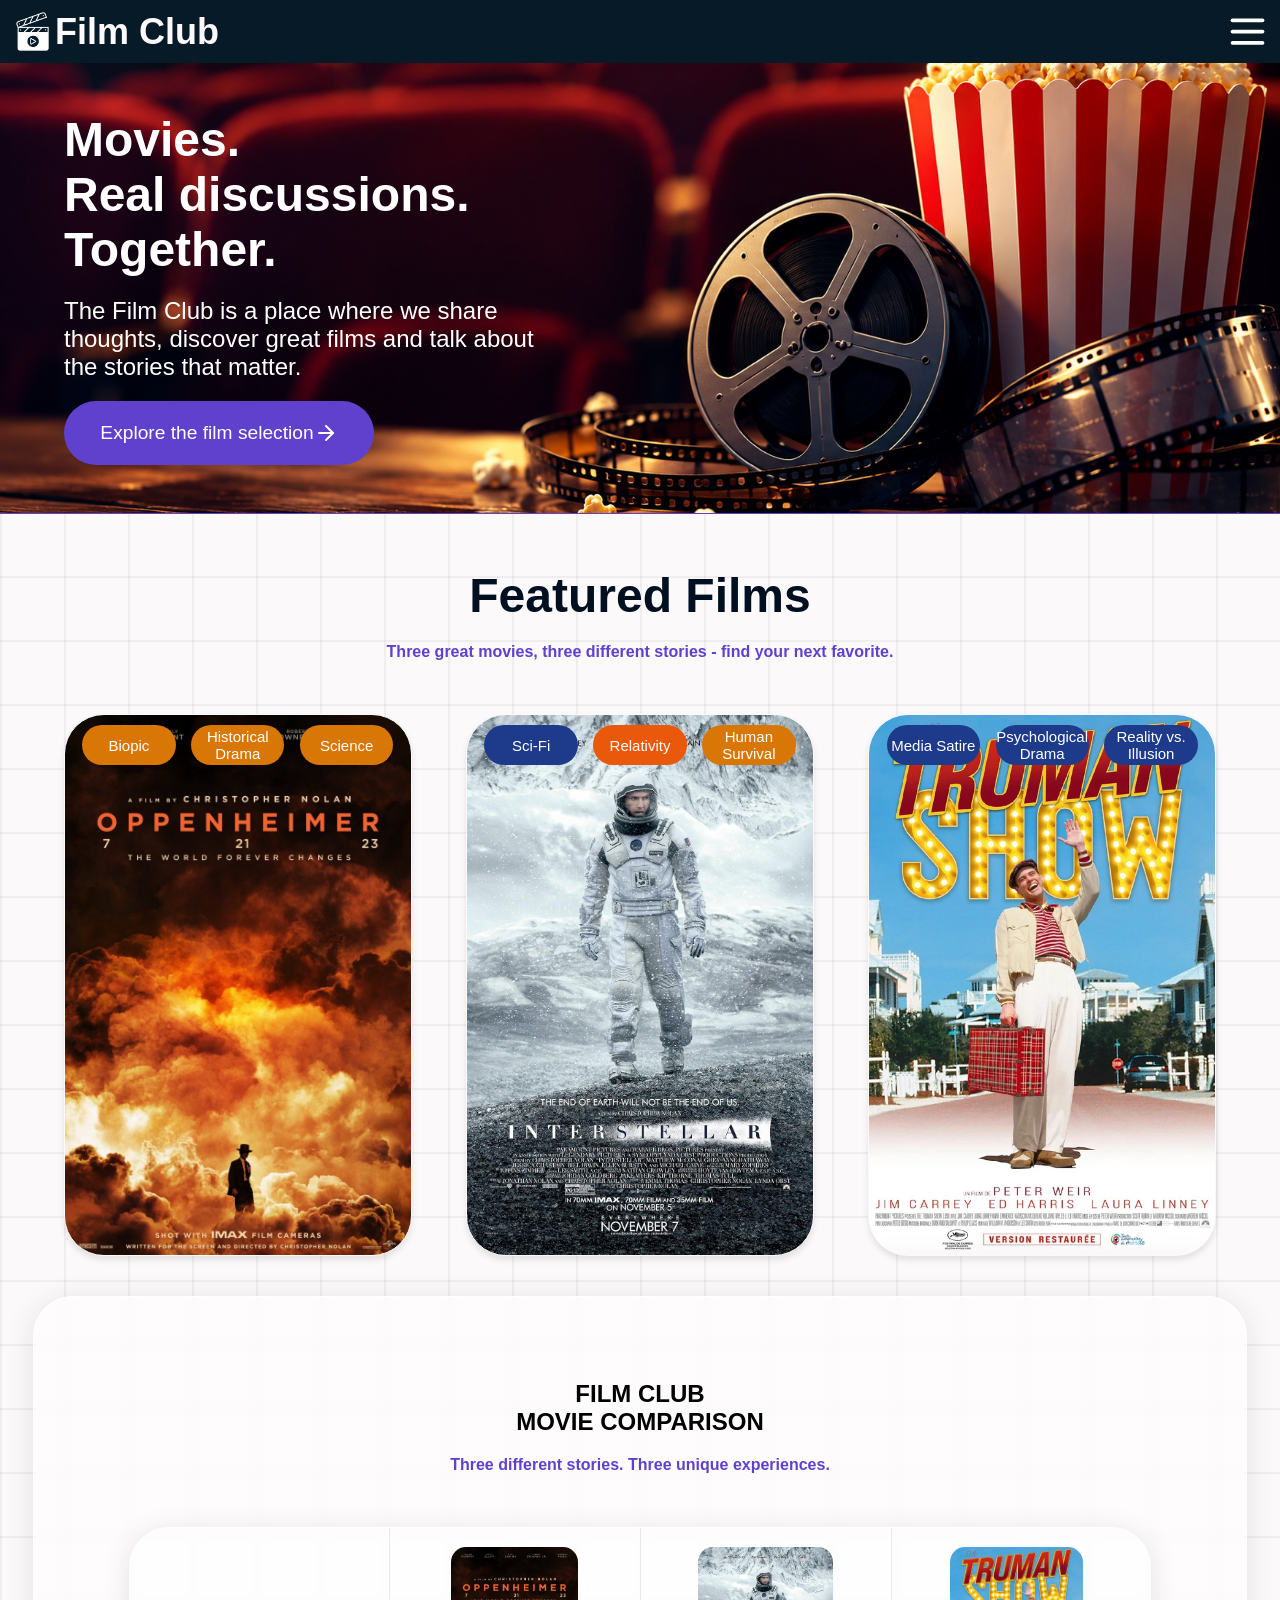
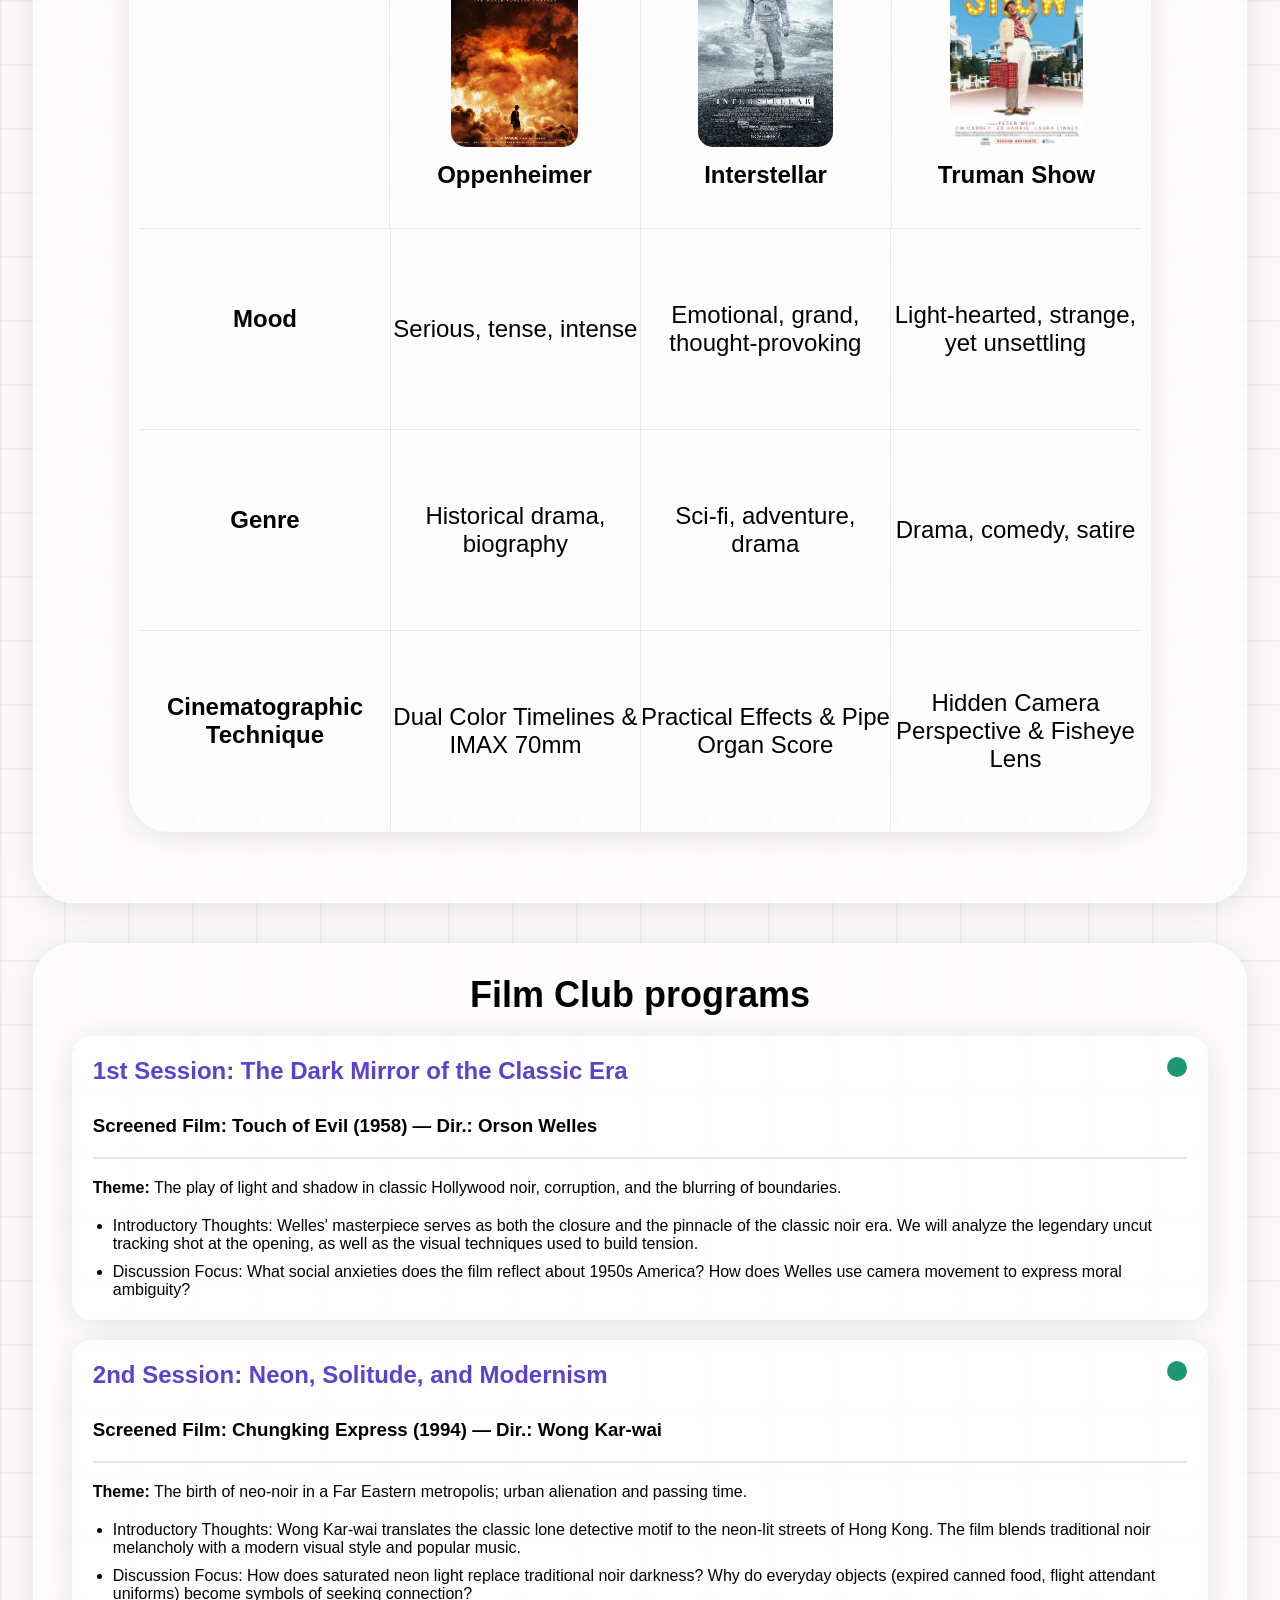
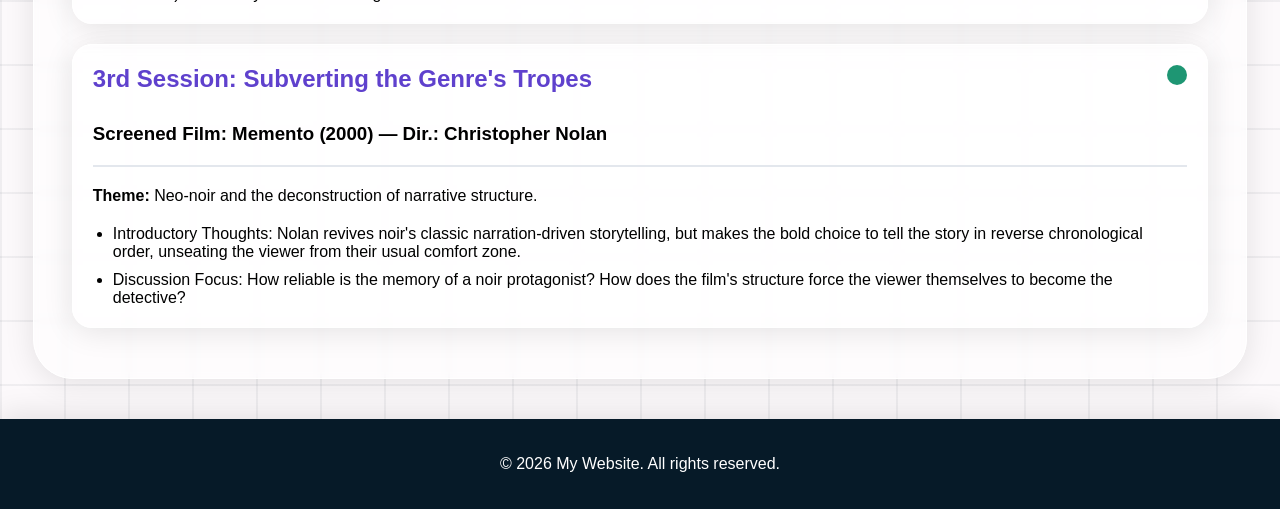
==== commit fca4910b: "added a few movies to the selection, and mentioned their sources" ====
--- a/index.html
+++ b/index.html
@@ -46,7 +46,7 @@
                 thoughts, discover great films and talk about<br>
                 the stories that matter.
             </p>
-            <a href="src/comparison.html" class="cta-button">
+            <a href="src/selection.html" class="cta-button">
                 Explore the film selection
                 <svg width="24" height="24" viewBox="0 0 24 24" fill="none" stroke="currentColor" stroke-width="2"
                     stroke-linecap="round" stroke-linejoin="round">
--- a/src/style.css
+++ b/src/style.css
@@ -480,31 +480,61 @@
     justify-content: center;
 }
 
+.tag-Sci-Fi,
+.tag-Space,
+.tag-Cyberpunk,
+.tag-Psychological,
+.tag-Mystery,
+.tag-Reality-v-Illusion,
+.tag-Media-Satire,
+.tag-Psychological-Drama {
+    background-color: #1E3A8A;
+    color: var(--text-light);
+}
+
+.tag-Thriller,
+.tag-Crime {
+    background-color: #7C3AED;
+    color: var(--text-light);
+}
+
+.tag-Action,
+.tag-Superhero,
+.tag-War {
+    background-color: #DC2626;
+    color: var(--text-light);
+}
+
 .tag-Biopic,
-.tag-Historical-Drama {
-    background-color: #D97706;
-}
-
+.tag-Historical-Drama,
 .tag-Science,
 .tag-Human-Survival {
+    background-color: #D97706;
+    color: var(--text-light);
+}
+
+.tag-Relativity,
+.tag-Adventure {
     background-color: #EA580C;
-}
-
-.tag-Sci-Fi,
-.tag-Relativity {
-    background-color: #1E3A8A;
-}
-
-.tag-Media-Satire,
-.tag-Psychological-Drama,
-.tag-Reality-v-Illusion {
-    background-color: #7C3AED;
+    color: var(--text-light);
+}
+
+.tag-Classic,
+.tag-Drama {
+    background-color: #F59E0B;
+    color: var(--text);
+}
+
+.tag-Romance,
+.tag-Fantasy {
+    background-color: #EC4899;
+    color: var(--text-light);
 }
 
 .card .info {
     background-color: var(--white);
     margin-top: auto;
-    height: 45%;
+    height: auto;
     width: 100%;
     transition: transform 0.5s ease-in-out;
     transform: translateY(101%);
@@ -717,10 +747,9 @@
 }
 
 .sort-tags {
-    display: flex;
-    align-items: flex-start;
-    justify-content: center;
-    flex-direction: column;
+    display: grid;
+    grid-template-columns: repeat(4, 1fr);
+    justify-items: flex-start;
     width: 95%;
 }
 
@@ -734,6 +763,9 @@
     display: flex;
     align-items: center;
     justify-content: center;
+    padding-bottom: 5px;
+    padding-left: 5px;
+    border-left: 2px solid var(--purple-accent);
 }
 
 input[type=checkbox] {
@@ -756,16 +788,16 @@
 }
 
 input[type="checkbox"]::before {
-  content: "";
-  width: 1.5vh;
-  height: 1.5vh;
-  transform: scale(0);
-  background-color: var(--purple-accent);
-  transition: 120ms transform ease-in-out;
+    content: "";
+    width: 1.5vh;
+    height: 1.5vh;
+    transform: scale(0);
+    background-color: var(--purple-accent);
+    transition: 120ms transform ease-in-out;
 }
 
 input[type="checkbox"]:checked::before {
-  transform: scale(1);
+    transform: scale(1);
 }
 
 main:has(#movie-list) {
@@ -793,6 +825,10 @@
     justify-content: space-between;
     gap: 20px;
     flex-direction: column;
+}
+
+#none-selected-prompt {
+    display: none;
 }
 
 .movie-opt {
@@ -864,7 +900,6 @@
     }
 
     .card .info {
-        height: 60%;
         transform: translateY(1%);
     }
 
@@ -877,6 +912,10 @@
 
     .opt-bar {
         border-radius: 0;
+    }
+
+    .sort-tags {
+        grid-template-columns: repeat(3, 1fr);
     }
 }
 
@@ -997,6 +1036,21 @@
         margin-top: 0;
         width: 90%;
     }
+
+    .sort-tags {
+        grid-template-columns: repeat(2, 1fr);
+    }
+}
+
+@media (max-width: 500px) {
+    .sort-tags {
+        grid-template-columns: repeat(1, 1fr);
+        justify-items: center;
+    }
+
+    .sort-opt {
+        border: none;
+    }
 }
 
 @media (max-width: 400px) {
